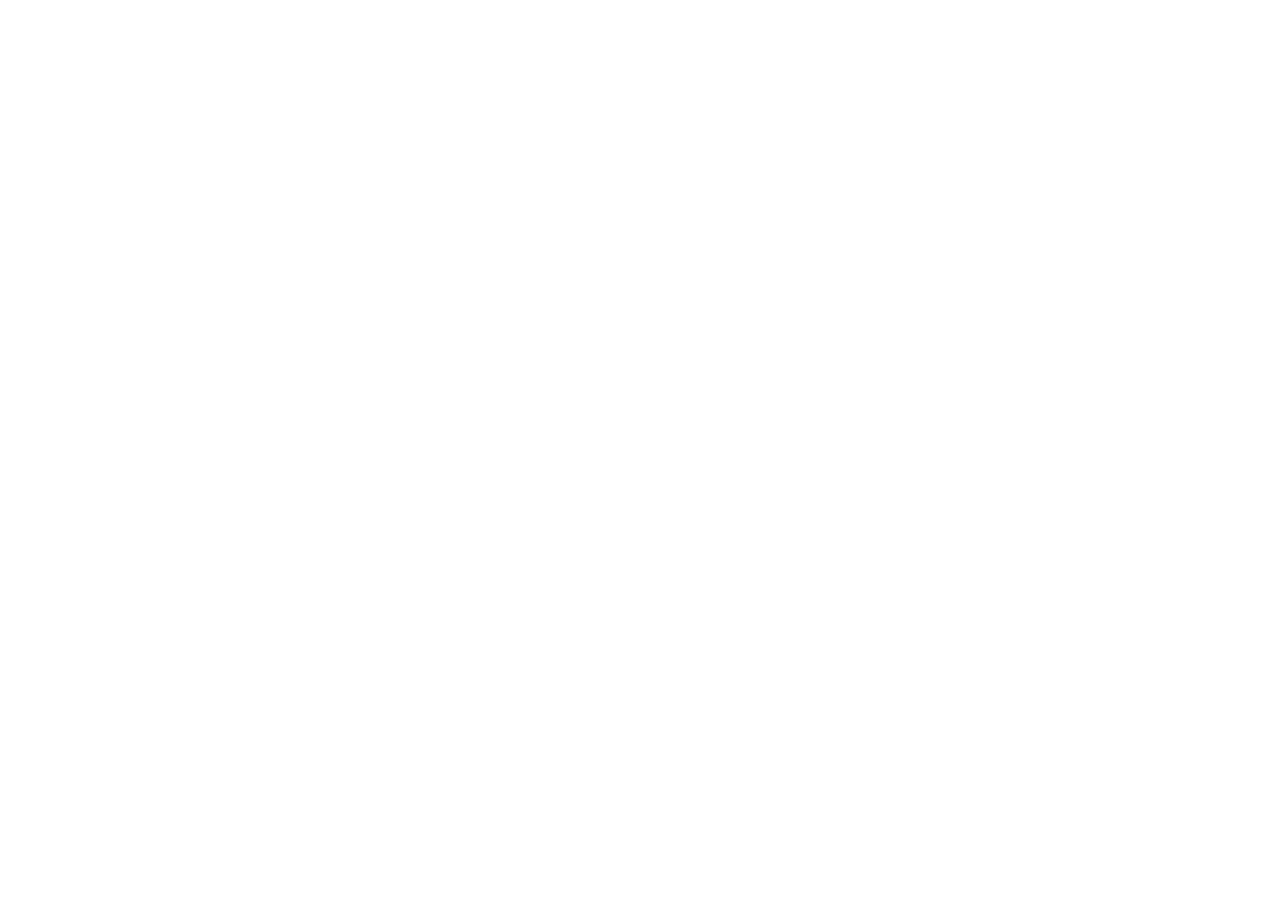
==== My Website Style Guide/index.html @ 57ce8fee "Website Style Guide Project" ====
<!DOCTYPE html>
<html lang="en">
<head>
    <meta charset="UTF-8">
    <meta http-equiv="X-UA-Compatible" content="IE=edge">
    <meta name="viewport" content="width=device-width, initial-scale=1.0">
    <link rel="stylesheet" type="text/css" href="./resources/css/style.css">
    <title>Website Style Guide</title>
</head>
<body>
    
</body>
</html>
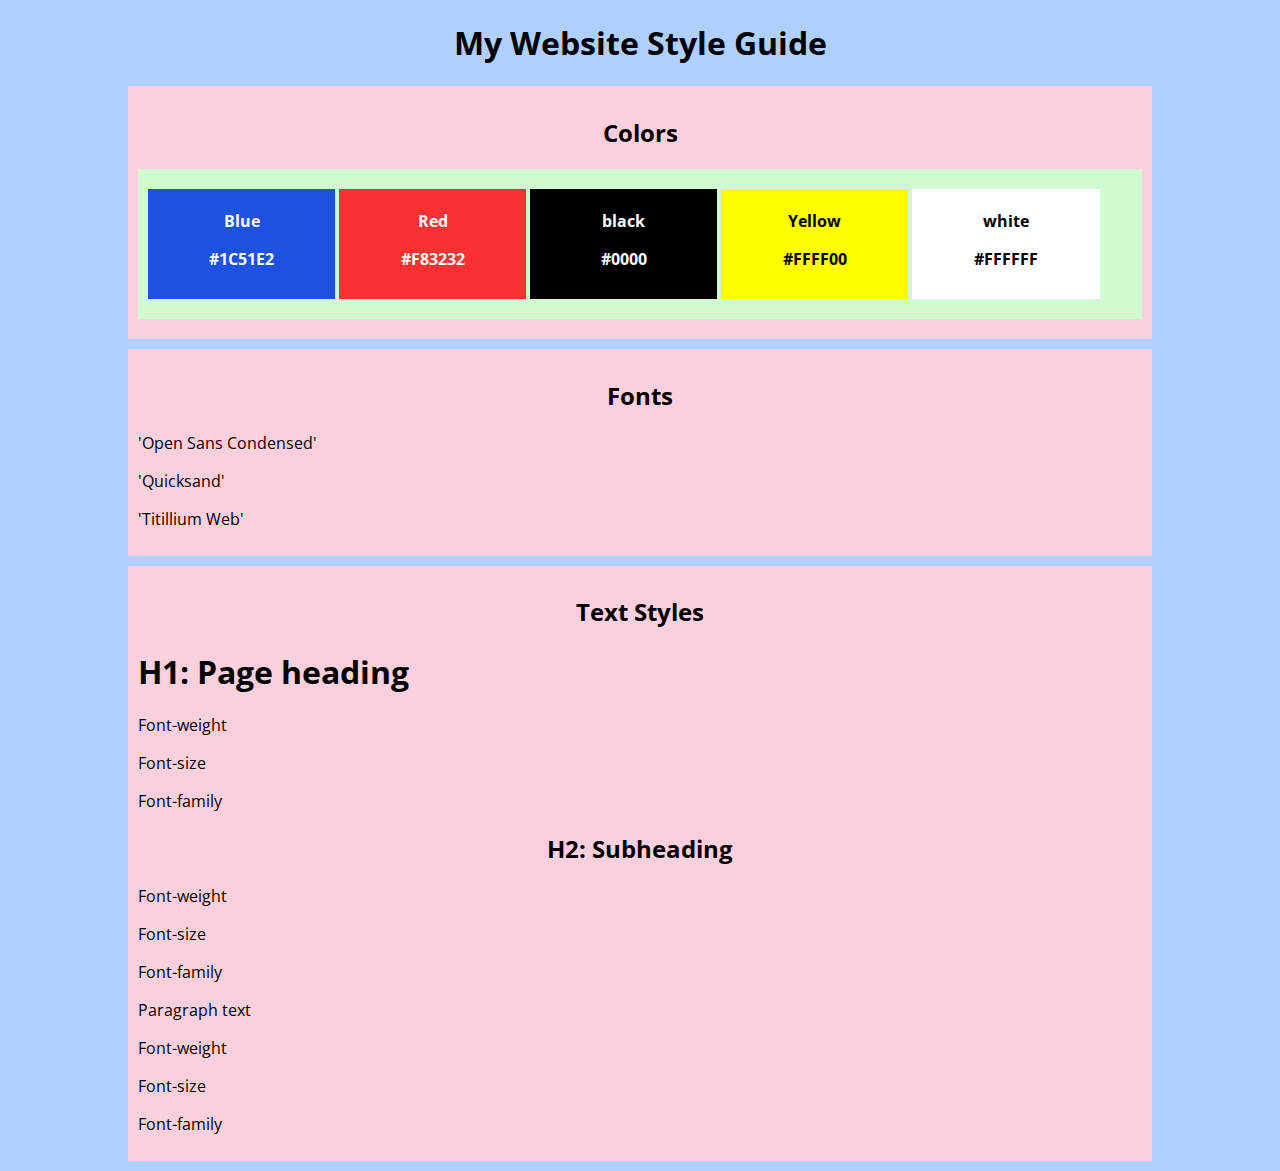
==== commit b5ff3d9c: "finished color block for html and stylesheet" ====
--- a/My Website Style Guide/index.html
+++ b/My Website Style Guide/index.html
@@ -5,9 +5,60 @@
     <meta http-equiv="X-UA-Compatible" content="IE=edge">
     <meta name="viewport" content="width=device-width, initial-scale=1.0">
     <link rel="stylesheet" type="text/css" href="./resources/css/style.css">
+    <link href="https://fonts.googleapis.com/css2?family=Open+Sans+Condensed:ital,wght@0,300;0,700;1,300&family=Quicksand:wght@300;400;700&family=Titillium+Web:ital,wght@0,200;0,900;1,300;1,700&display=swap" rel="stylesheet">
     <title>Website Style Guide</title>
 </head>
 <body>
+    <h1 id="header">My Website Style Guide</h1>
     
+    <div class="div">
+        <h2>Colors</h2>
+        <div class="colorDiv">
+            <div class=" colorBox colorBlue">
+            <p>Blue</p>
+            <p>#1C51E2</p>
+            </div>
+            <div class="colorBox colorRed">
+            <p>Red</p>
+            <p>#F83232</p>   
+            </div>
+            <div class="colorBox colorBlack">
+            <p>black</p>    
+            <p>#0000</p>  
+            </div>
+            <div class="colorBox colorYellow">
+            <p id="pColorBlack">Yellow</p> 
+            <p id="pColorBlack">#FFFF00</p>     
+            </div>
+            <div class="colorBox colorWhite">
+            <p id="pColorBlack">white</p>  
+            <p id="pColorBlack">#FFFFFF</p>   
+            </div>
+        </div>  
+    </div>
+
+    <div class="div">
+        <h2>Fonts</h2>
+         <p>'Open Sans Condensed'</p>
+         <p>'Quicksand'</p>
+         <p>'Titillium Web'</p>
+    </div>
+
+    <div class="div">
+        <h2>Text Styles</h2>
+        <h1>H1: Page heading</h1>
+        <p>Font-weight</p>
+        <p>Font-size</p>
+        <p>Font-family</p>
+        <h2>H2: Subheading</h2>
+        <p>Font-weight</p>
+        <p>Font-size</p>
+        <p>Font-family</p>
+        <p>Paragraph text</p>
+        <p>Font-weight</p>
+        <p>Font-size</p>
+        <p>Font-family</p>
+    </div>
+
 </body>
 </html>--- a/My Website Style Guide/resources/css/style.css
+++ b/My Website Style Guide/resources/css/style.css
@@ -0,0 +1,74 @@
+.font {
+  font-family: "Open Sans Condensed", sans-serif;
+  font-family: "Quicksand", sans-serif;
+  font-family: "Titillium Web", sans-serif;
+}
+
+body {
+  font-family: "Open Sans Condensed", sans-serif;
+  background-color: rgb(175, 207, 255);
+  margin: 0 10%;
+}
+
+#header {
+  text-align: center;
+}
+
+h2 {
+  text-align: center;
+}
+
+.div {
+  padding: 10px;
+  margin: 10px auto;
+  background-color: rgb(250, 208, 221);
+}
+
+.colorDiv {
+  background-color: rgb(208, 250, 208);
+  margin: 10px auto;
+  padding: 10px;
+}
+
+.colorBox {
+  margin: 10px auto;
+  min-height: 100px;
+  text-align: center;
+  font-weight: bold;
+  display: inline-block;
+  width: 18%;
+}
+
+.colorBlue {
+  background-color: rgb(28, 81, 226);
+  padding: 5px;
+  color: white;
+}
+
+.colorRed {
+  background-color: rgb(248, 50, 50);
+  padding: 5px;
+  color: white;
+}
+
+.colorBlack {
+  background-color: rgb(0, 0, 0);
+  padding: 5px;
+  color: white;
+}
+
+.colorYellow {
+  background-color: rgb(255, 255, 0);
+  padding: 5px;
+  color: white;
+}
+
+#pColorBlack {
+  color: black;
+}
+
+.colorWhite {
+  background-color: rgb(255, 255, 255);
+  padding: 5px;
+  color: white;
+}
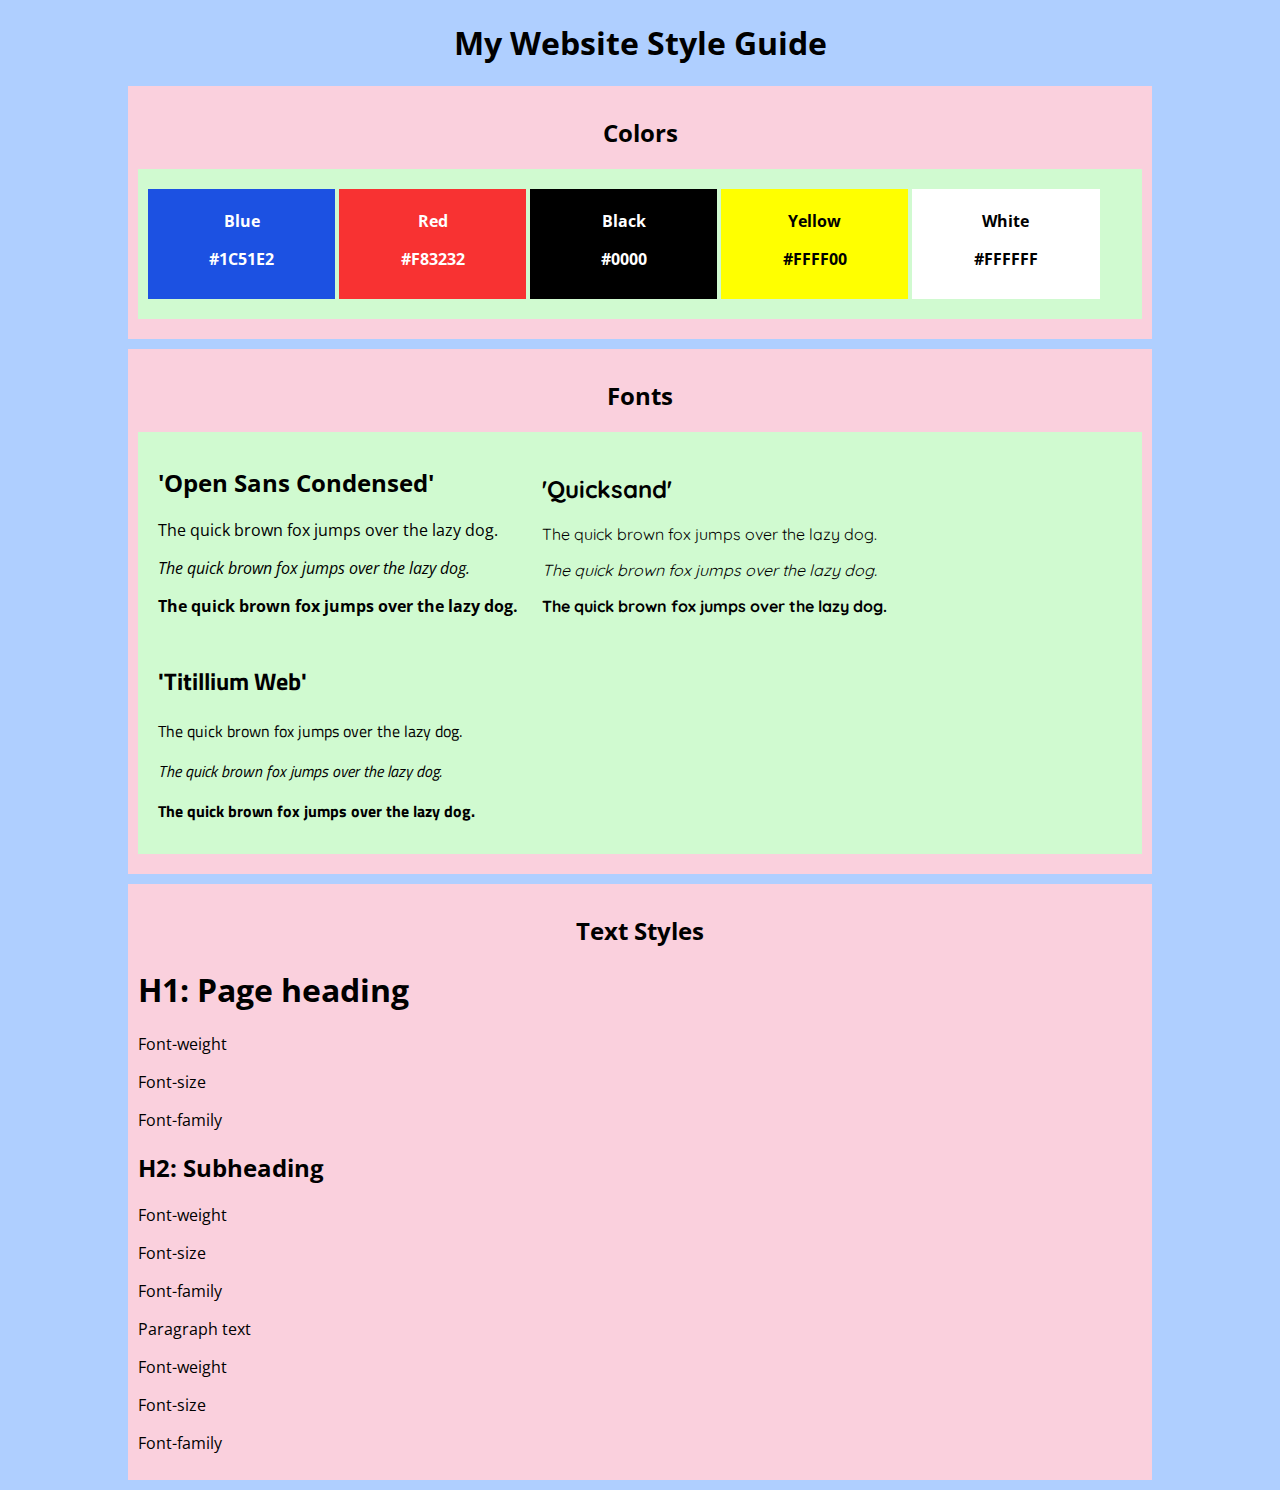
==== commit 1caee0a2: "finishing edits on font styling" ====
--- a/My Website Style Guide/index.html
+++ b/My Website Style Guide/index.html
@@ -12,8 +12,8 @@
     <h1 id="header">My Website Style Guide</h1>
     
     <div class="div">
-        <h2>Colors</h2>
-        <div class="colorDiv">
+        <h2 id="h2center">Colors</h2>
+        <div class="backgroundDiv">
             <div class=" colorBox colorBlue">
             <p>Blue</p>
             <p>#1C51E2</p>
@@ -23,7 +23,7 @@
             <p>#F83232</p>   
             </div>
             <div class="colorBox colorBlack">
-            <p>black</p>    
+            <p>Black</p>    
             <p>#0000</p>  
             </div>
             <div class="colorBox colorYellow">
@@ -31,21 +31,39 @@
             <p id="pColorBlack">#FFFF00</p>     
             </div>
             <div class="colorBox colorWhite">
-            <p id="pColorBlack">white</p>  
+            <p id="pColorBlack">White</p>  
             <p id="pColorBlack">#FFFFFF</p>   
             </div>
         </div>  
     </div>
 
     <div class="div">
-        <h2>Fonts</h2>
-         <p>'Open Sans Condensed'</p>
-         <p>'Quicksand'</p>
-         <p>'Titillium Web'</p>
+        <h2 id="h2center">Fonts</h2>
+        <div class="backgroundDiv">
+            <div class="textBackground OpenSansCondensed">
+               <h2>'Open Sans Condensed'</h2> 
+               <p>The quick brown fox jumps over the lazy dog.</p>
+               <p class="fontItalic">The quick brown fox jumps over the lazy dog.</p>
+               <p class="fontBold">The quick brown fox jumps over the lazy dog.</p>
+            </div>
+            <div class="textBackground quicksand">
+                <h2>'Quicksand'</h2> 
+                <p>The quick brown fox jumps over the lazy dog.</p>
+                <p class="fontItalic">The quick brown fox jumps over the lazy dog.</p>
+                <p class="fontBold">The quick brown fox jumps over the lazy dog.</p>
+             </div>
+             <div class="textBackground titilliumWeb">
+                <h2>'Titillium Web'</h2> 
+                <p>The quick brown fox jumps over the lazy dog.</p>
+                <p class="fontItalic">The quick brown fox jumps over the lazy dog.</p>
+                <p class="fontBold">The quick brown fox jumps over the lazy dog.</p>
+             </div>
+        </div>
+         
     </div>
 
     <div class="div">
-        <h2>Text Styles</h2>
+        <h2 id="h2center">Text Styles</h2>
         <h1>H1: Page heading</h1>
         <p>Font-weight</p>
         <p>Font-size</p>
--- a/My Website Style Guide/resources/css/style.css
+++ b/My Website Style Guide/resources/css/style.css
@@ -14,7 +14,7 @@
   text-align: center;
 }
 
-h2 {
+#h2center {
   text-align: center;
 }
 
@@ -24,7 +24,7 @@
   background-color: rgb(250, 208, 221);
 }
 
-.colorDiv {
+.backgroundDiv {
   background-color: rgb(208, 250, 208);
   margin: 10px auto;
   padding: 10px;
@@ -72,3 +72,28 @@
   padding: 5px;
   color: white;
 }
+
+.textBackground {
+  padding: 5px 10px;
+  display: inline-block;
+}
+
+.OpenSansCondensed {
+  font-family: "Open Sans Condensed", sans-serif;
+}
+
+.quicksand {
+  font-family: "Quicksand", sans-serif;
+}
+
+.titilliumWeb {
+  font-family: "Titillium Web", sans-serif;
+}
+
+.fontItalic {
+  font-style: italic;
+}
+
+.fontBold {
+  font-weight: 700;
+}
